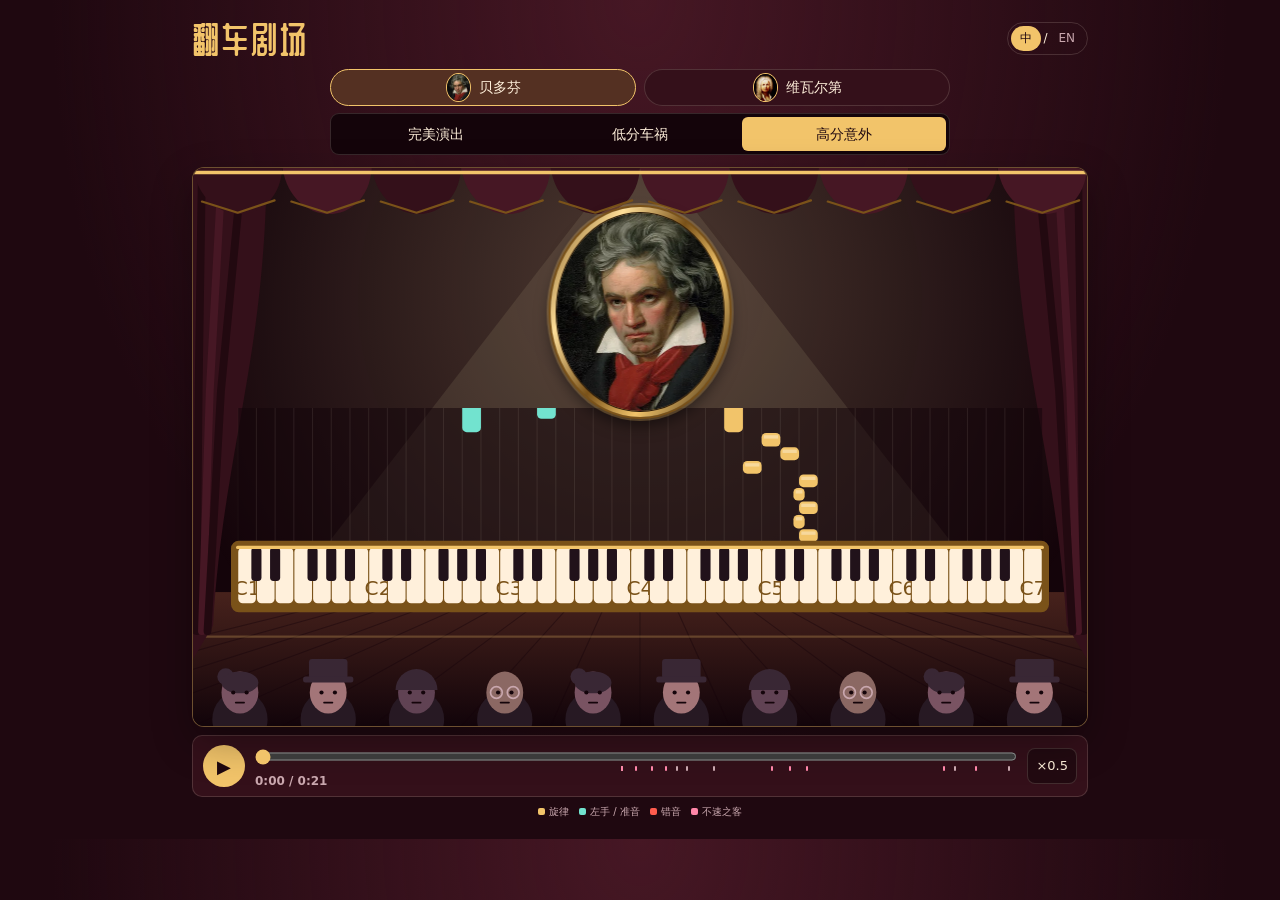
==== theater.html @ 61d63698 "Flop theater pilot: Beethoven & Vivaldi (concert / wreck / accident) with synced visuals Co-Authored" ====
<!doctype html>
<html lang="zh-CN">
<head>
  <meta charset="utf-8">
  <meta name="viewport" content="width=device-width,initial-scale=1">
  <meta name="theme-color" content="#1f0810">
  <title>翻车剧场</title>
  <link rel="stylesheet" href="fonts/fonts.css">
  <style>
    :root{color-scheme:dark;--curtain:#1f0810;--velvet:#34101a;--brass:#f2c46a;--cream:#fff0db;--muted:#c9a7ae;--you:#72e3cf;--rival:#ff86a8;--low:#ff5b4d;--line:#fff0db26;--display:"TO Display","PingFang SC","Microsoft YaHei",sans-serif;--body:"PingFang SC","Microsoft YaHei",system-ui,sans-serif}
    *{box-sizing:border-box}[hidden]{display:none!important}body{margin:0;color:var(--cream);font:15px/1.4 var(--body);background:radial-gradient(ellipse at 50% 0%,#461724,transparent 65%),var(--curtain)}button,input{font:inherit}button{color:inherit;cursor:pointer}button:disabled{opacity:.5;cursor:wait}:focus-visible{outline:2px solid var(--you);outline-offset:3px}
    .wrap{width:100%;max-width:920px;margin:auto;padding:12px 12px 20px}.top{display:flex;align-items:center;justify-content:space-between;gap:10px;margin-bottom:10px}h1{font:400 clamp(25px,6.5vw,36px)/1.15 var(--display);letter-spacing:.03em;color:var(--brass);margin:0}.lang-toggle{display:flex;align-items:center;gap:2px;border:1px solid var(--line);border-radius:999px;padding:3px;flex-shrink:0;font-size:12px}.lang-toggle button{border:0;background:transparent;color:var(--muted);padding:4px 9px;border-radius:999px}.lang-toggle button[aria-pressed=true]{color:var(--curtain);background:var(--brass)}
    .selector{display:grid;gap:7px;margin-bottom:10px}.maestros{display:flex;gap:8px}.maestro{display:flex;align-items:center;justify-content:center;gap:8px;flex:1;padding:3px 12px;border:1px solid var(--line);background:var(--velvet);border-radius:999px;font-size:14px;min-height:36px}.maestro img{width:25px;height:29px;object-fit:cover;border-radius:50%;border:1px solid var(--brass)}.maestro[aria-pressed=true]{border-color:var(--brass);background:#543022}.choices{display:grid;grid-template-columns:1fr 1fr 1fr;border:1px solid var(--line);border-radius:9px;padding:3px;background:#14040a}.choices button{border:0;background:transparent;border-radius:6px;padding:8px 3px;font-size:12px;line-height:1.1;min-height:34px}.choices button[aria-pressed=true]{background:var(--brass);color:var(--curtain)}
    .stage{position:relative;isolation:isolate;width:100%;aspect-ratio:4/5;max-height:72vh;overflow:hidden;border-radius:12px;border:1px solid #f2c46a66;background:#14040a;box-shadow:0 15px 40px #0005}canvas{position:absolute;inset:0;width:100%;height:100%}.guest-canvas{z-index:3;pointer-events:none}.portrait-rig{position:absolute;left:50%;top:9%;width:34%;min-width:120px;aspect-ratio: .85;transform:translateX(-50%);pointer-events:none;z-index:2}.portrait{position:absolute;inset:0;border-radius:50%;padding:5px;background:linear-gradient(120deg,#7a5219,#ffe09a 25%,#7a5219 48%,#f2c46a 68%,#2b1907);box-shadow:0 0 0 2px #7a5219,0 0 0 4px #f2c46a44,0 8px 16px #0008;transform-origin:50% 85%;will-change:transform}.reaction-mark{position:absolute;left:94%;top:8%;transform:translate(-50%,-50%);z-index:3;color:var(--cream);font:900 28px/1 system-ui;text-shadow:2px 2px 0 #14040a,-2px -2px 0 #14040a;pointer-events:none}.portrait img{display:block;width:100%;height:100%;object-fit:cover;border-radius:50%;border:1px solid #2b1907}
    .caption{position:absolute;left:4%;right:4%;bottom:17%;z-index:5;padding:8px 10px;color:var(--cream);background:#14040af2;border:1px solid #f2c46a66;border-radius:7px;font-size:15px;font-weight:700;line-height:1.3;text-align:center;pointer-events:none}.speech{position:absolute;left:50%;top:94%;width:190px;max-width:60vw;transform:translateX(-50%);padding:7px 10px;border:2px solid #7a5219;border-radius:14px;background:var(--cream);color:#261019;font-size:16px;font-weight:700;line-height:1.25;text-align:center;z-index:5}.speech::before{content:"";position:absolute;top:-9px;left:45%;width:15px;height:15px;transform:rotate(45deg);background:var(--cream);border-left:2px solid #7a5219;border-top:2px solid #7a5219}.speech[data-side=left]::before{left:72%}.speech[data-side=right]::before{left:20%}.speech span{position:relative;display:-webkit-box;-webkit-line-clamp:2;-webkit-box-orient:vertical;overflow:hidden}.loop{position:absolute;left:82%;top:24%;transform-origin:left center;white-space:nowrap;background:var(--brass);color:#28100e;border:2px solid #fff0db;border-radius:9px;padding:5px 7px;box-shadow:3px 4px 0 #0006;font-weight:900;font-size:15px;line-height:1.2}.loop small{display:block;font-size:9px;letter-spacing:.1em;margin-bottom:3px}.stamp{position:absolute;z-index:6;left:50%;top:51%;white-space:nowrap;font:900 clamp(28px,8vw,70px)/1.1 var(--display);color:var(--low);border:4px double currentColor;border-radius:7px;background:#14040ae8;padding:10px 12px;box-shadow:0 4px 22px #0006;pointer-events:none}.stamp.bow{color:var(--brass);border:0;background:transparent;text-shadow:0 0 25px var(--brass);font:900 clamp(42px,12vw,85px)/1.1 Georgia,serif}
    .transport{margin-top:8px;display:grid;grid-template-columns:auto minmax(0,1fr) auto;gap:10px;align-items:center;padding:8px 10px;border:1px solid var(--line);border-radius:10px;background:var(--velvet)}.play{width:42px;height:42px;border:0;border-radius:50%;background:var(--brass);color:var(--curtain);font-size:18px;padding:0}.timeline{position:relative;min-width:0}.timeline input{display:block;width:100%;height:25px;margin:0;accent-color:var(--brass);cursor:pointer}.ticks{position:absolute;left:7px;right:7px;top:22px;height:5px;pointer-events:none}.ticks i{position:absolute;width:2px;height:5px;background:var(--muted);border-radius:2px}.ticks i.accident{background:var(--rival)}.ticks i.mistake{background:var(--low)}.time{font:700 12px system-ui;font-variant-numeric:tabular-nums;color:var(--muted);margin-top:5px}.slow{border:1px solid var(--line);border-radius:8px;background:#0005;font-size:13px;padding:8px}.slow[aria-pressed=true]{color:var(--brass);border-color:var(--brass)}.legend{display:flex;justify-content:center;gap:10px;flex-wrap:wrap;color:var(--muted);font-size:10px;margin:8px 0 0}.legend span::before{content:"";display:inline-block;width:7px;height:7px;background:var(--c);border-radius:2px;margin-right:4px}.status{font-size:12px;margin:8px 0;color:var(--brass)}.sr-only{position:absolute;width:1px;height:1px;overflow:hidden;clip-path:inset(50%)}
    @media(min-width:601px){.wrap{padding-top:18px}.stage{aspect-ratio:16/10}.portrait-rig{width:20%;top:7%;min-width:120px}.speech{font-size:16px}.choices button{font-size:14px}.selector{max-width:620px;margin:0 auto 12px}.loop{font-size:17px}.caption{bottom:17%;left:10%;right:10%}}
    @media(prefers-reduced-motion:reduce){.portrait{will-change:auto}}
  </style>
</head>
<body>
  <main class="wrap">
    <header class="top"><h1 id="title">翻车剧场</h1><div class="lang-toggle" aria-label="Language"><button id="lang-zh" aria-pressed="true">中</button><span>/</span><button id="lang-en" aria-pressed="false">EN</button></div></header>
    <section class="selector" aria-label="选择演出"><div id="maestros" class="maestros"></div><div id="choices" class="choices"></div></section>
    <section id="stage" class="stage" aria-label="演出舞台">
      <span id="now-playing" class="sr-only"></span><span id="ticket" class="sr-only"></span>
      <canvas id="stage-canvas" aria-hidden="true"></canvas>
      <canvas id="guest-canvas" class="guest-canvas" aria-hidden="true"></canvas>
      <div id="portrait-rig" class="portrait-rig">
        <div id="portrait" class="portrait"><img id="portrait-img" src="assets/portraits/beethoven.webp" alt="贝多芬"><span id="reaction-mark" class="reaction-mark" hidden></span></div>
        <div id="loop" class="loop" hidden><small id="loop-label">原地打转</small><span id="loop-text"></span></div>
        <div id="speech" class="speech" hidden><span id="speech-text"></span></div>
      </div>
      <div id="caption" class="caption" hidden><span id="caption-text"></span></div>
      <div id="stamp" class="stamp" hidden></div>
    </section>
    <div class="transport" role="group" aria-label="播放控制">
      <button id="play" class="play" aria-label="播放" disabled>▶</button>
      <div class="timeline"><input id="seek" type="range" min="0" max="24" step="0.001" value="0" aria-label="演出进度"><div id="ticks" class="ticks"></div><div id="time" class="time">0:00 / 0:24</div></div>
      <button id="slow" class="slow" aria-pressed="false">×0.5</button>
    </div>
    <div class="legend"><span id="legend-rh" style="--c:var(--brass)">旋律</span><span id="legend-lh" style="--c:var(--you)">左手 / 准音</span><span id="legend-wrong" style="--c:var(--low)">错音</span><span id="legend-guest" style="--c:var(--rival)">不速之客</span></div>
    <p id="status" class="status" role="status" hidden>正在布置舞台…</p>
    <noscript>请启用 JavaScript 观看演出。Enable JavaScript to view the theater.</noscript>
  </main>
  <script src="theater.js" defer></script>
</body>
</html>
---- fonts/fonts.css ----
@font-face { font-family: "TO Display"; font-weight: 400; font-style: normal; font-display: swap; src: url([data-uri]) format("woff2"); }
@font-face { font-family: "TO Digits"; font-weight: 700; font-style: normal; font-display: swap; src: url([data-uri]) format("woff2"); }
@font-face { font-family: "TO Digits"; font-weight: 900; font-style: normal; font-display: swap; src: url([data-uri]) format("woff2"); }
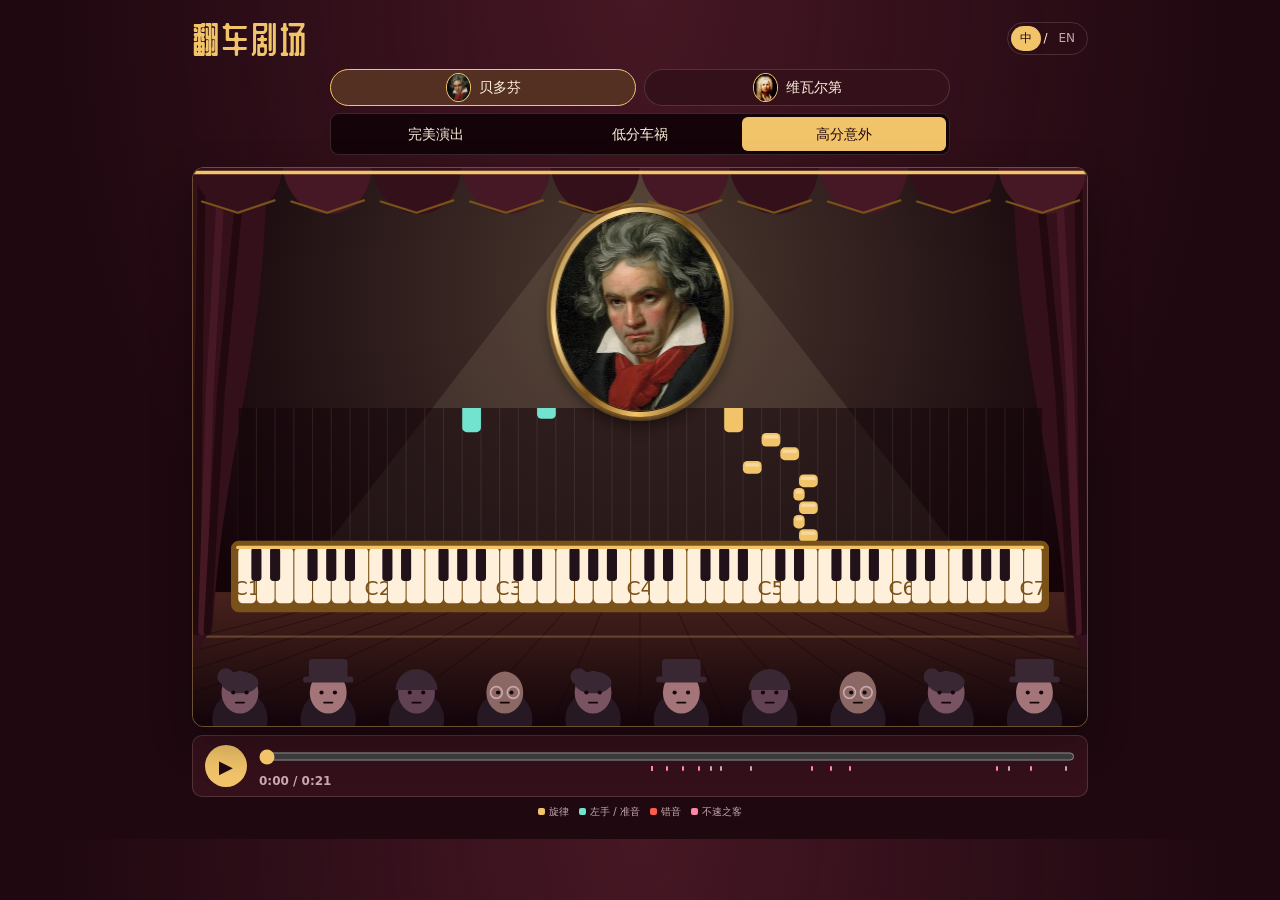
==== commit 78c6885c: "Flop theater: smooth performer motion, realistic synthesized birdsong, remove half-speed control Co-" ====
--- a/theater.html
+++ b/theater.html
@@ -13,7 +13,7 @@
     .selector{display:grid;gap:7px;margin-bottom:10px}.maestros{display:flex;gap:8px}.maestro{display:flex;align-items:center;justify-content:center;gap:8px;flex:1;padding:3px 12px;border:1px solid var(--line);background:var(--velvet);border-radius:999px;font-size:14px;min-height:36px}.maestro img{width:25px;height:29px;object-fit:cover;border-radius:50%;border:1px solid var(--brass)}.maestro[aria-pressed=true]{border-color:var(--brass);background:#543022}.choices{display:grid;grid-template-columns:1fr 1fr 1fr;border:1px solid var(--line);border-radius:9px;padding:3px;background:#14040a}.choices button{border:0;background:transparent;border-radius:6px;padding:8px 3px;font-size:12px;line-height:1.1;min-height:34px}.choices button[aria-pressed=true]{background:var(--brass);color:var(--curtain)}
     .stage{position:relative;isolation:isolate;width:100%;aspect-ratio:4/5;max-height:72vh;overflow:hidden;border-radius:12px;border:1px solid #f2c46a66;background:#14040a;box-shadow:0 15px 40px #0005}canvas{position:absolute;inset:0;width:100%;height:100%}.guest-canvas{z-index:3;pointer-events:none}.portrait-rig{position:absolute;left:50%;top:9%;width:34%;min-width:120px;aspect-ratio: .85;transform:translateX(-50%);pointer-events:none;z-index:2}.portrait{position:absolute;inset:0;border-radius:50%;padding:5px;background:linear-gradient(120deg,#7a5219,#ffe09a 25%,#7a5219 48%,#f2c46a 68%,#2b1907);box-shadow:0 0 0 2px #7a5219,0 0 0 4px #f2c46a44,0 8px 16px #0008;transform-origin:50% 85%;will-change:transform}.reaction-mark{position:absolute;left:94%;top:8%;transform:translate(-50%,-50%);z-index:3;color:var(--cream);font:900 28px/1 system-ui;text-shadow:2px 2px 0 #14040a,-2px -2px 0 #14040a;pointer-events:none}.portrait img{display:block;width:100%;height:100%;object-fit:cover;border-radius:50%;border:1px solid #2b1907}
     .caption{position:absolute;left:4%;right:4%;bottom:17%;z-index:5;padding:8px 10px;color:var(--cream);background:#14040af2;border:1px solid #f2c46a66;border-radius:7px;font-size:15px;font-weight:700;line-height:1.3;text-align:center;pointer-events:none}.speech{position:absolute;left:50%;top:94%;width:190px;max-width:60vw;transform:translateX(-50%);padding:7px 10px;border:2px solid #7a5219;border-radius:14px;background:var(--cream);color:#261019;font-size:16px;font-weight:700;line-height:1.25;text-align:center;z-index:5}.speech::before{content:"";position:absolute;top:-9px;left:45%;width:15px;height:15px;transform:rotate(45deg);background:var(--cream);border-left:2px solid #7a5219;border-top:2px solid #7a5219}.speech[data-side=left]::before{left:72%}.speech[data-side=right]::before{left:20%}.speech span{position:relative;display:-webkit-box;-webkit-line-clamp:2;-webkit-box-orient:vertical;overflow:hidden}.loop{position:absolute;left:82%;top:24%;transform-origin:left center;white-space:nowrap;background:var(--brass);color:#28100e;border:2px solid #fff0db;border-radius:9px;padding:5px 7px;box-shadow:3px 4px 0 #0006;font-weight:900;font-size:15px;line-height:1.2}.loop small{display:block;font-size:9px;letter-spacing:.1em;margin-bottom:3px}.stamp{position:absolute;z-index:6;left:50%;top:51%;white-space:nowrap;font:900 clamp(28px,8vw,70px)/1.1 var(--display);color:var(--low);border:4px double currentColor;border-radius:7px;background:#14040ae8;padding:10px 12px;box-shadow:0 4px 22px #0006;pointer-events:none}.stamp.bow{color:var(--brass);border:0;background:transparent;text-shadow:0 0 25px var(--brass);font:900 clamp(42px,12vw,85px)/1.1 Georgia,serif}
-    .transport{margin-top:8px;display:grid;grid-template-columns:auto minmax(0,1fr) auto;gap:10px;align-items:center;padding:8px 10px;border:1px solid var(--line);border-radius:10px;background:var(--velvet)}.play{width:42px;height:42px;border:0;border-radius:50%;background:var(--brass);color:var(--curtain);font-size:18px;padding:0}.timeline{position:relative;min-width:0}.timeline input{display:block;width:100%;height:25px;margin:0;accent-color:var(--brass);cursor:pointer}.ticks{position:absolute;left:7px;right:7px;top:22px;height:5px;pointer-events:none}.ticks i{position:absolute;width:2px;height:5px;background:var(--muted);border-radius:2px}.ticks i.accident{background:var(--rival)}.ticks i.mistake{background:var(--low)}.time{font:700 12px system-ui;font-variant-numeric:tabular-nums;color:var(--muted);margin-top:5px}.slow{border:1px solid var(--line);border-radius:8px;background:#0005;font-size:13px;padding:8px}.slow[aria-pressed=true]{color:var(--brass);border-color:var(--brass)}.legend{display:flex;justify-content:center;gap:10px;flex-wrap:wrap;color:var(--muted);font-size:10px;margin:8px 0 0}.legend span::before{content:"";display:inline-block;width:7px;height:7px;background:var(--c);border-radius:2px;margin-right:4px}.status{font-size:12px;margin:8px 0;color:var(--brass)}.sr-only{position:absolute;width:1px;height:1px;overflow:hidden;clip-path:inset(50%)}
+    .transport{margin-top:8px;display:grid;grid-template-columns:auto minmax(0,1fr);gap:12px;align-items:center;padding:8px 12px;border:1px solid var(--line);border-radius:10px;background:var(--velvet)}.play{width:42px;height:42px;border:0;border-radius:50%;background:var(--brass);color:var(--curtain);font-size:18px;padding:0}.timeline{position:relative;min-width:0}.timeline input{display:block;width:100%;height:25px;margin:0;accent-color:var(--brass);cursor:pointer}.ticks{position:absolute;left:7px;right:7px;top:22px;height:5px;pointer-events:none}.ticks i{position:absolute;width:2px;height:5px;background:var(--muted);border-radius:2px}.ticks i.accident{background:var(--rival)}.ticks i.mistake{background:var(--low)}.time{font:700 12px system-ui;font-variant-numeric:tabular-nums;color:var(--muted);margin-top:5px}.slow{border:1px solid var(--line);border-radius:8px;background:#0005;font-size:13px;padding:8px}.slow[aria-pressed=true]{color:var(--brass);border-color:var(--brass)}.legend{display:flex;justify-content:center;gap:10px;flex-wrap:wrap;color:var(--muted);font-size:10px;margin:8px 0 0}.legend span::before{content:"";display:inline-block;width:7px;height:7px;background:var(--c);border-radius:2px;margin-right:4px}.status{font-size:12px;margin:8px 0;color:var(--brass)}.sr-only{position:absolute;width:1px;height:1px;overflow:hidden;clip-path:inset(50%)}
     @media(min-width:601px){.wrap{padding-top:18px}.stage{aspect-ratio:16/10}.portrait-rig{width:20%;top:7%;min-width:120px}.speech{font-size:16px}.choices button{font-size:14px}.selector{max-width:620px;margin:0 auto 12px}.loop{font-size:17px}.caption{bottom:17%;left:10%;right:10%}}
     @media(prefers-reduced-motion:reduce){.portrait{will-change:auto}}
   </style>
@@ -37,7 +37,6 @@
     <div class="transport" role="group" aria-label="播放控制">
       <button id="play" class="play" aria-label="播放" disabled>▶</button>
       <div class="timeline"><input id="seek" type="range" min="0" max="24" step="0.001" value="0" aria-label="演出进度"><div id="ticks" class="ticks"></div><div id="time" class="time">0:00 / 0:24</div></div>
-      <button id="slow" class="slow" aria-pressed="false">×0.5</button>
     </div>
     <div class="legend"><span id="legend-rh" style="--c:var(--brass)">旋律</span><span id="legend-lh" style="--c:var(--you)">左手 / 准音</span><span id="legend-wrong" style="--c:var(--low)">错音</span><span id="legend-guest" style="--c:var(--rival)">不速之客</span></div>
     <p id="status" class="status" role="status" hidden>正在布置舞台…</p>
--- a/fonts/fonts.css
+++ b/fonts/fonts.css
@@ -1,3 +1,3 @@
-@font-face { font-family: "TO Display"; font-weight: 400; font-style: normal; font-display: swap; src: url([data-uri]) format("woff2"); }
-@font-face { font-family: "TO Digits"; font-weight: 700; font-style: normal; font-display: swap; src: url([data-uri]) format("woff2"); }
-@font-face { font-family: "TO Digits"; font-weight: 900; font-style: normal; font-display: swap; src: url([data-uri]) format("woff2"); }
+@font-face { font-family: "TO Display"; font-weight: 400; font-style: normal; font-display: swap; src: url([data-uri]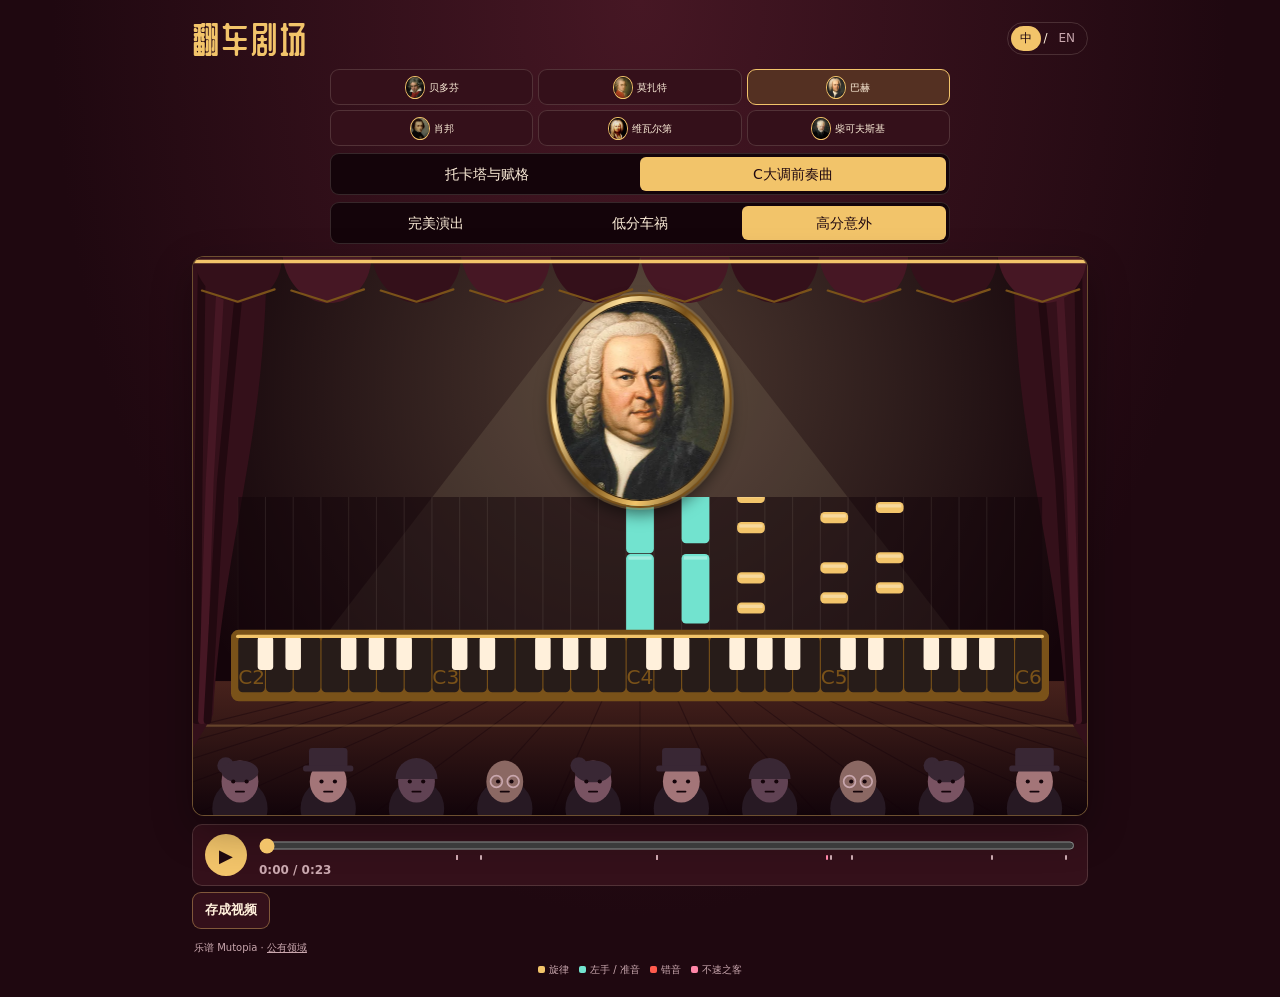
==== commit 45df4fb2: "Six maestros x two pieces in the flop theater; flop cam, one-tap rounds, save-as-video, cover previe" ====
--- a/theater.html
+++ b/theater.html
@@ -11,37 +11,31 @@
     *{box-sizing:border-box}[hidden]{display:none!important}body{margin:0;color:var(--cream);font:15px/1.4 var(--body);background:radial-gradient(ellipse at 50% 0%,#461724,transparent 65%),var(--curtain)}button,input{font:inherit}button{color:inherit;cursor:pointer}button:disabled{opacity:.5;cursor:wait}:focus-visible{outline:2px solid var(--you);outline-offset:3px}
     .wrap{width:100%;max-width:920px;margin:auto;padding:12px 12px 20px}.top{display:flex;align-items:center;justify-content:space-between;gap:10px;margin-bottom:10px}h1{font:400 clamp(25px,6.5vw,36px)/1.15 var(--display);letter-spacing:.03em;color:var(--brass);margin:0}.lang-toggle{display:flex;align-items:center;gap:2px;border:1px solid var(--line);border-radius:999px;padding:3px;flex-shrink:0;font-size:12px}.lang-toggle button{border:0;background:transparent;color:var(--muted);padding:4px 9px;border-radius:999px}.lang-toggle button[aria-pressed=true]{color:var(--curtain);background:var(--brass)}
     .selector{display:grid;gap:7px;margin-bottom:10px}.maestros{display:flex;gap:8px}.maestro{display:flex;align-items:center;justify-content:center;gap:8px;flex:1;padding:3px 12px;border:1px solid var(--line);background:var(--velvet);border-radius:999px;font-size:14px;min-height:36px}.maestro img{width:25px;height:29px;object-fit:cover;border-radius:50%;border:1px solid var(--brass)}.maestro[aria-pressed=true]{border-color:var(--brass);background:#543022}.choices{display:grid;grid-template-columns:1fr 1fr 1fr;border:1px solid var(--line);border-radius:9px;padding:3px;background:#14040a}.choices button{border:0;background:transparent;border-radius:6px;padding:8px 3px;font-size:12px;line-height:1.1;min-height:34px}.choices button[aria-pressed=true]{background:var(--brass);color:var(--curtain)}
-    .stage{position:relative;isolation:isolate;width:100%;aspect-ratio:4/5;max-height:72vh;overflow:hidden;border-radius:12px;border:1px solid #f2c46a66;background:#14040a;box-shadow:0 15px 40px #0005}canvas{position:absolute;inset:0;width:100%;height:100%}.guest-canvas{z-index:3;pointer-events:none}.portrait-rig{position:absolute;left:50%;top:9%;width:34%;min-width:120px;aspect-ratio: .85;transform:translateX(-50%);pointer-events:none;z-index:2}.portrait{position:absolute;inset:0;border-radius:50%;padding:5px;background:linear-gradient(120deg,#7a5219,#ffe09a 25%,#7a5219 48%,#f2c46a 68%,#2b1907);box-shadow:0 0 0 2px #7a5219,0 0 0 4px #f2c46a44,0 8px 16px #0008;transform-origin:50% 85%;will-change:transform}.reaction-mark{position:absolute;left:94%;top:8%;transform:translate(-50%,-50%);z-index:3;color:var(--cream);font:900 28px/1 system-ui;text-shadow:2px 2px 0 #14040a,-2px -2px 0 #14040a;pointer-events:none}.portrait img{display:block;width:100%;height:100%;object-fit:cover;border-radius:50%;border:1px solid #2b1907}
-    .caption{position:absolute;left:4%;right:4%;bottom:17%;z-index:5;padding:8px 10px;color:var(--cream);background:#14040af2;border:1px solid #f2c46a66;border-radius:7px;font-size:15px;font-weight:700;line-height:1.3;text-align:center;pointer-events:none}.speech{position:absolute;left:50%;top:94%;width:190px;max-width:60vw;transform:translateX(-50%);padding:7px 10px;border:2px solid #7a5219;border-radius:14px;background:var(--cream);color:#261019;font-size:16px;font-weight:700;line-height:1.25;text-align:center;z-index:5}.speech::before{content:"";position:absolute;top:-9px;left:45%;width:15px;height:15px;transform:rotate(45deg);background:var(--cream);border-left:2px solid #7a5219;border-top:2px solid #7a5219}.speech[data-side=left]::before{left:72%}.speech[data-side=right]::before{left:20%}.speech span{position:relative;display:-webkit-box;-webkit-line-clamp:2;-webkit-box-orient:vertical;overflow:hidden}.loop{position:absolute;left:82%;top:24%;transform-origin:left center;white-space:nowrap;background:var(--brass);color:#28100e;border:2px solid #fff0db;border-radius:9px;padding:5px 7px;box-shadow:3px 4px 0 #0006;font-weight:900;font-size:15px;line-height:1.2}.loop small{display:block;font-size:9px;letter-spacing:.1em;margin-bottom:3px}.stamp{position:absolute;z-index:6;left:50%;top:51%;white-space:nowrap;font:900 clamp(28px,8vw,70px)/1.1 var(--display);color:var(--low);border:4px double currentColor;border-radius:7px;background:#14040ae8;padding:10px 12px;box-shadow:0 4px 22px #0006;pointer-events:none}.stamp.bow{color:var(--brass);border:0;background:transparent;text-shadow:0 0 25px var(--brass);font:900 clamp(42px,12vw,85px)/1.1 Georgia,serif}
     .transport{margin-top:8px;display:grid;grid-template-columns:auto minmax(0,1fr);gap:12px;align-items:center;padding:8px 12px;border:1px solid var(--line);border-radius:10px;background:var(--velvet)}.play{width:42px;height:42px;border:0;border-radius:50%;background:var(--brass);color:var(--curtain);font-size:18px;padding:0}.timeline{position:relative;min-width:0}.timeline input{display:block;width:100%;height:25px;margin:0;accent-color:var(--brass);cursor:pointer}.ticks{position:absolute;left:7px;right:7px;top:22px;height:5px;pointer-events:none}.ticks i{position:absolute;width:2px;height:5px;background:var(--muted);border-radius:2px}.ticks i.accident{background:var(--rival)}.ticks i.mistake{background:var(--low)}.time{font:700 12px system-ui;font-variant-numeric:tabular-nums;color:var(--muted);margin-top:5px}.slow{border:1px solid var(--line);border-radius:8px;background:#0005;font-size:13px;padding:8px}.slow[aria-pressed=true]{color:var(--brass);border-color:var(--brass)}.legend{display:flex;justify-content:center;gap:10px;flex-wrap:wrap;color:var(--muted);font-size:10px;margin:8px 0 0}.legend span::before{content:"";display:inline-block;width:7px;height:7px;background:var(--c);border-radius:2px;margin-right:4px}.status{font-size:12px;margin:8px 0;color:var(--brass)}.sr-only{position:absolute;width:1px;height:1px;overflow:hidden;clip-path:inset(50%)}
-    @media(min-width:601px){.wrap{padding-top:18px}.stage{aspect-ratio:16/10}.portrait-rig{width:20%;top:7%;min-width:120px}.speech{font-size:16px}.choices button{font-size:14px}.selector{max-width:620px;margin:0 auto 12px}.loop{font-size:17px}.caption{bottom:17%;left:10%;right:10%}}
-    @media(prefers-reduced-motion:reduce){.portrait{will-change:auto}}
+    .maestros{display:grid;grid-template-columns:repeat(3,minmax(0,1fr));gap:5px}.maestro{min-width:0;border-radius:9px;gap:4px;padding:5px 3px;font-size:10px;flex-wrap:wrap;line-height:1.1}.maestro img{width:20px;height:23px}.maestro span{white-space:nowrap}.maestro small{flex-basis:100%;font-size:9px;color:var(--muted)}.choices button small{display:block;font-size:9px;margin-top:3px;color:var(--muted)}.pieces{grid-template-columns:repeat(2,minmax(0,1fr))}.choices button{min-width:0}.choices button span{display:block}.credits{font-size:10px;line-height:1.4;color:var(--muted);margin:6px 2px;white-space:nowrap;overflow:hidden;text-overflow:ellipsis}.credits a{color:var(--muted)}
+    @media(min-width:601px){.wrap{padding-top:18px}.choices button{font-size:14px}.selector{max-width:620px;margin:0 auto 12px}}
   </style>
 </head>
 <body>
   <main class="wrap">
     <header class="top"><h1 id="title">翻车剧场</h1><div class="lang-toggle" aria-label="Language"><button id="lang-zh" aria-pressed="true">中</button><span>/</span><button id="lang-en" aria-pressed="false">EN</button></div></header>
-    <section class="selector" aria-label="选择演出"><div id="maestros" class="maestros"></div><div id="choices" class="choices"></div></section>
-    <section id="stage" class="stage" aria-label="演出舞台">
-      <span id="now-playing" class="sr-only"></span><span id="ticket" class="sr-only"></span>
-      <canvas id="stage-canvas" aria-hidden="true"></canvas>
-      <canvas id="guest-canvas" class="guest-canvas" aria-hidden="true"></canvas>
-      <div id="portrait-rig" class="portrait-rig">
-        <div id="portrait" class="portrait"><img id="portrait-img" src="assets/portraits/beethoven.webp" alt="贝多芬"><span id="reaction-mark" class="reaction-mark" hidden></span></div>
-        <div id="loop" class="loop" hidden><small id="loop-label">原地打转</small><span id="loop-text"></span></div>
-        <div id="speech" class="speech" hidden><span id="speech-text"></span></div>
-      </div>
-      <div id="caption" class="caption" hidden><span id="caption-text"></span></div>
-      <div id="stamp" class="stamp" hidden></div>
-    </section>
+    <section class="selector" aria-label="选择演出"><div id="maestros" class="maestros"></div><div id="pieces" class="pieces choices"></div><div id="choices" class="choices"></div></section>
+    <div id="theater-stage"></div>
     <div class="transport" role="group" aria-label="播放控制">
       <button id="play" class="play" aria-label="播放" disabled>▶</button>
       <div class="timeline"><input id="seek" type="range" min="0" max="24" step="0.001" value="0" aria-label="演出进度"><div id="ticks" class="ticks"></div><div id="time" class="time">0:00 / 0:24</div></div>
     </div>
+    <div id="video-tools"></div>
+    <p id="credits" class="credits" hidden></p>
     <div class="legend"><span id="legend-rh" style="--c:var(--brass)">旋律</span><span id="legend-lh" style="--c:var(--you)">左手 / 准音</span><span id="legend-wrong" style="--c:var(--low)">错音</span><span id="legend-guest" style="--c:var(--rival)">不速之客</span></div>
     <p id="status" class="status" role="status" hidden>正在布置舞台…</p>
     <noscript>请启用 JavaScript 观看演出。Enable JavaScript to view the theater.</noscript>
   </main>
+  <script src="maestros.js" defer></script>
+  <script src="theater-v2.js" defer></script>
+  <script src="theater-video-model.js" defer></script>
   <script src="theater.js" defer></script>
+  <script src="theater-video.js" defer></script>
+  <script src="theater-page.js" defer></script>
 </body>
 </html>
--- a/fonts/fonts.css
+++ b/fonts/fonts.css
@@ -1,3 +1,3 @@
-@font-face { font-family: "TO Display"; font-weight: 400; font-style: normal; font-display: swap; src: url([data-uri]) format("woff2"); }
-@font-face { font-family: "TO Digits"; font-weight: 700; font-style: normal; font-display: swap; src: url([data-uri]) format("woff2"); }
-@font-face { font-family: "TO Digits"; font-weight: 900; font-style: normal; font-display: swap; src: url([data-uri]) format("woff2"); }
+@font-face { font-family: "TO Display"; font-weight: 400; font-style: normal; font-display: swap; src: url([data-uri]